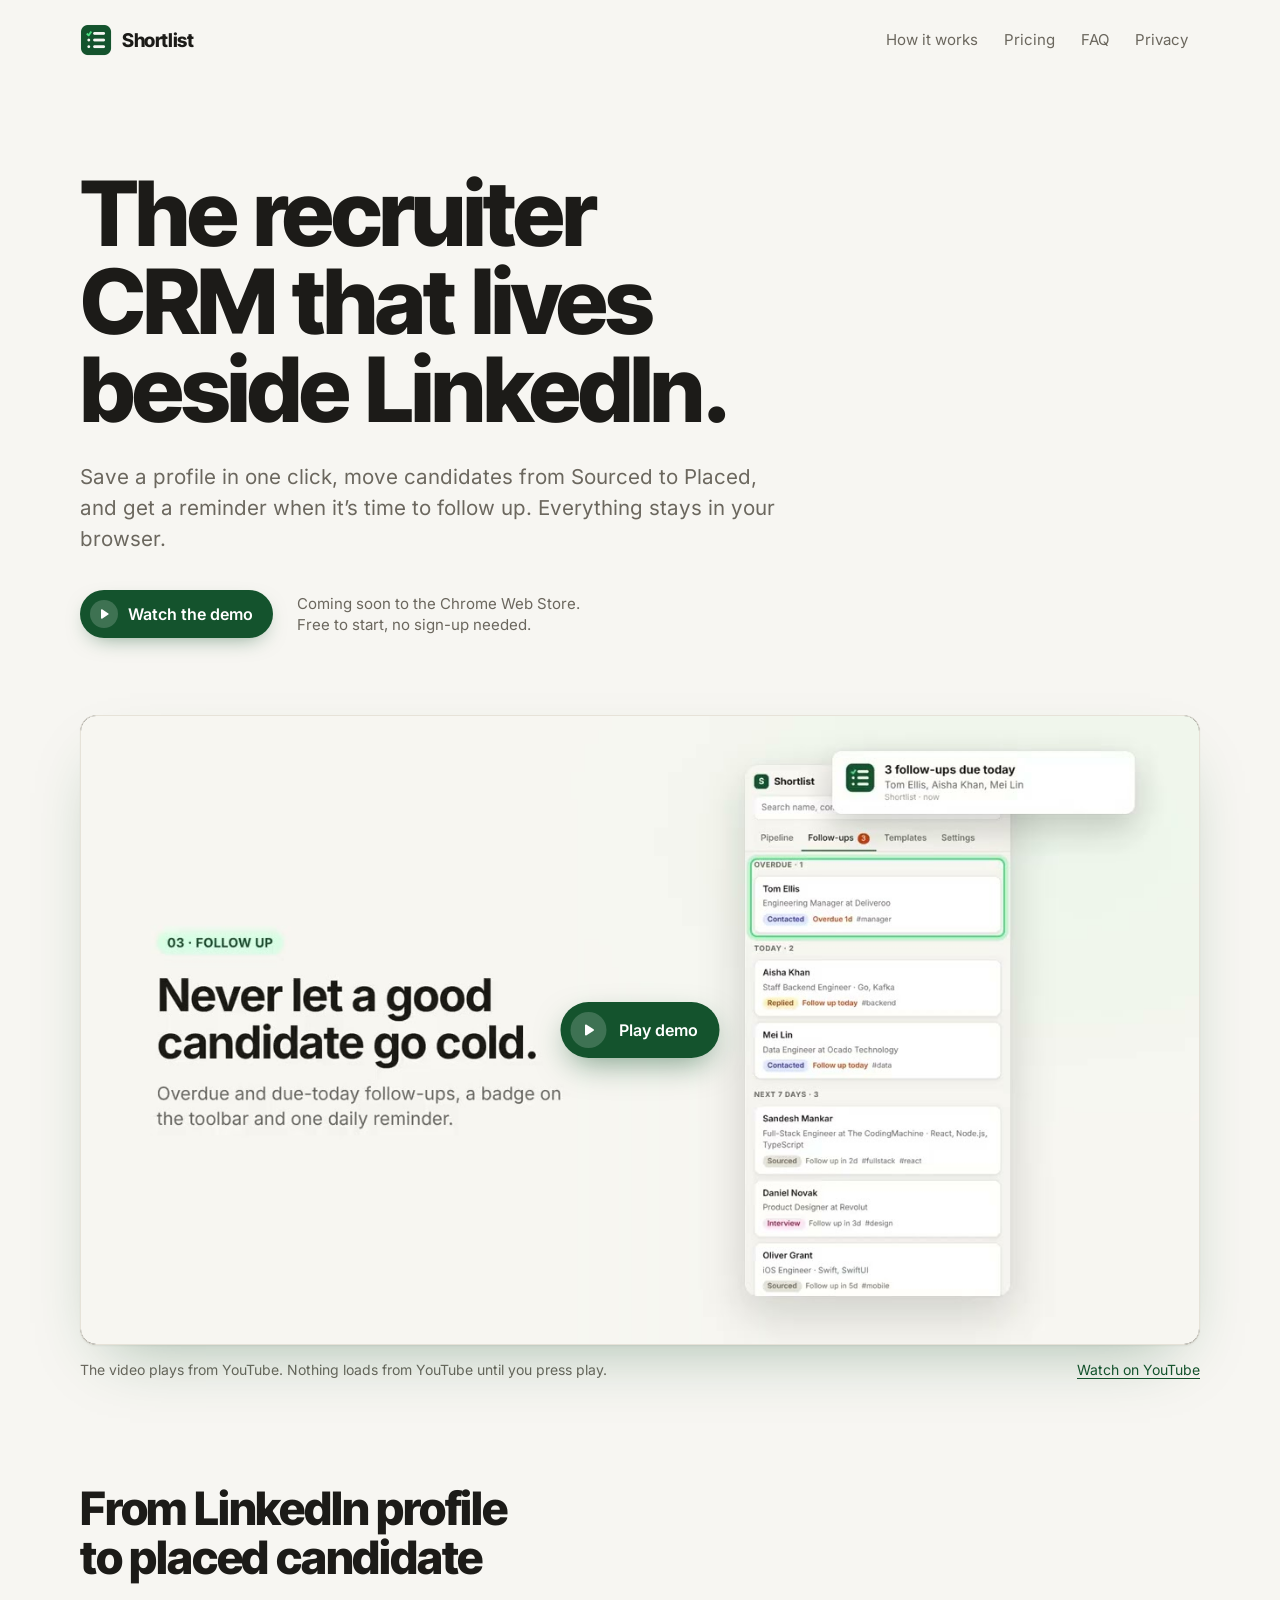
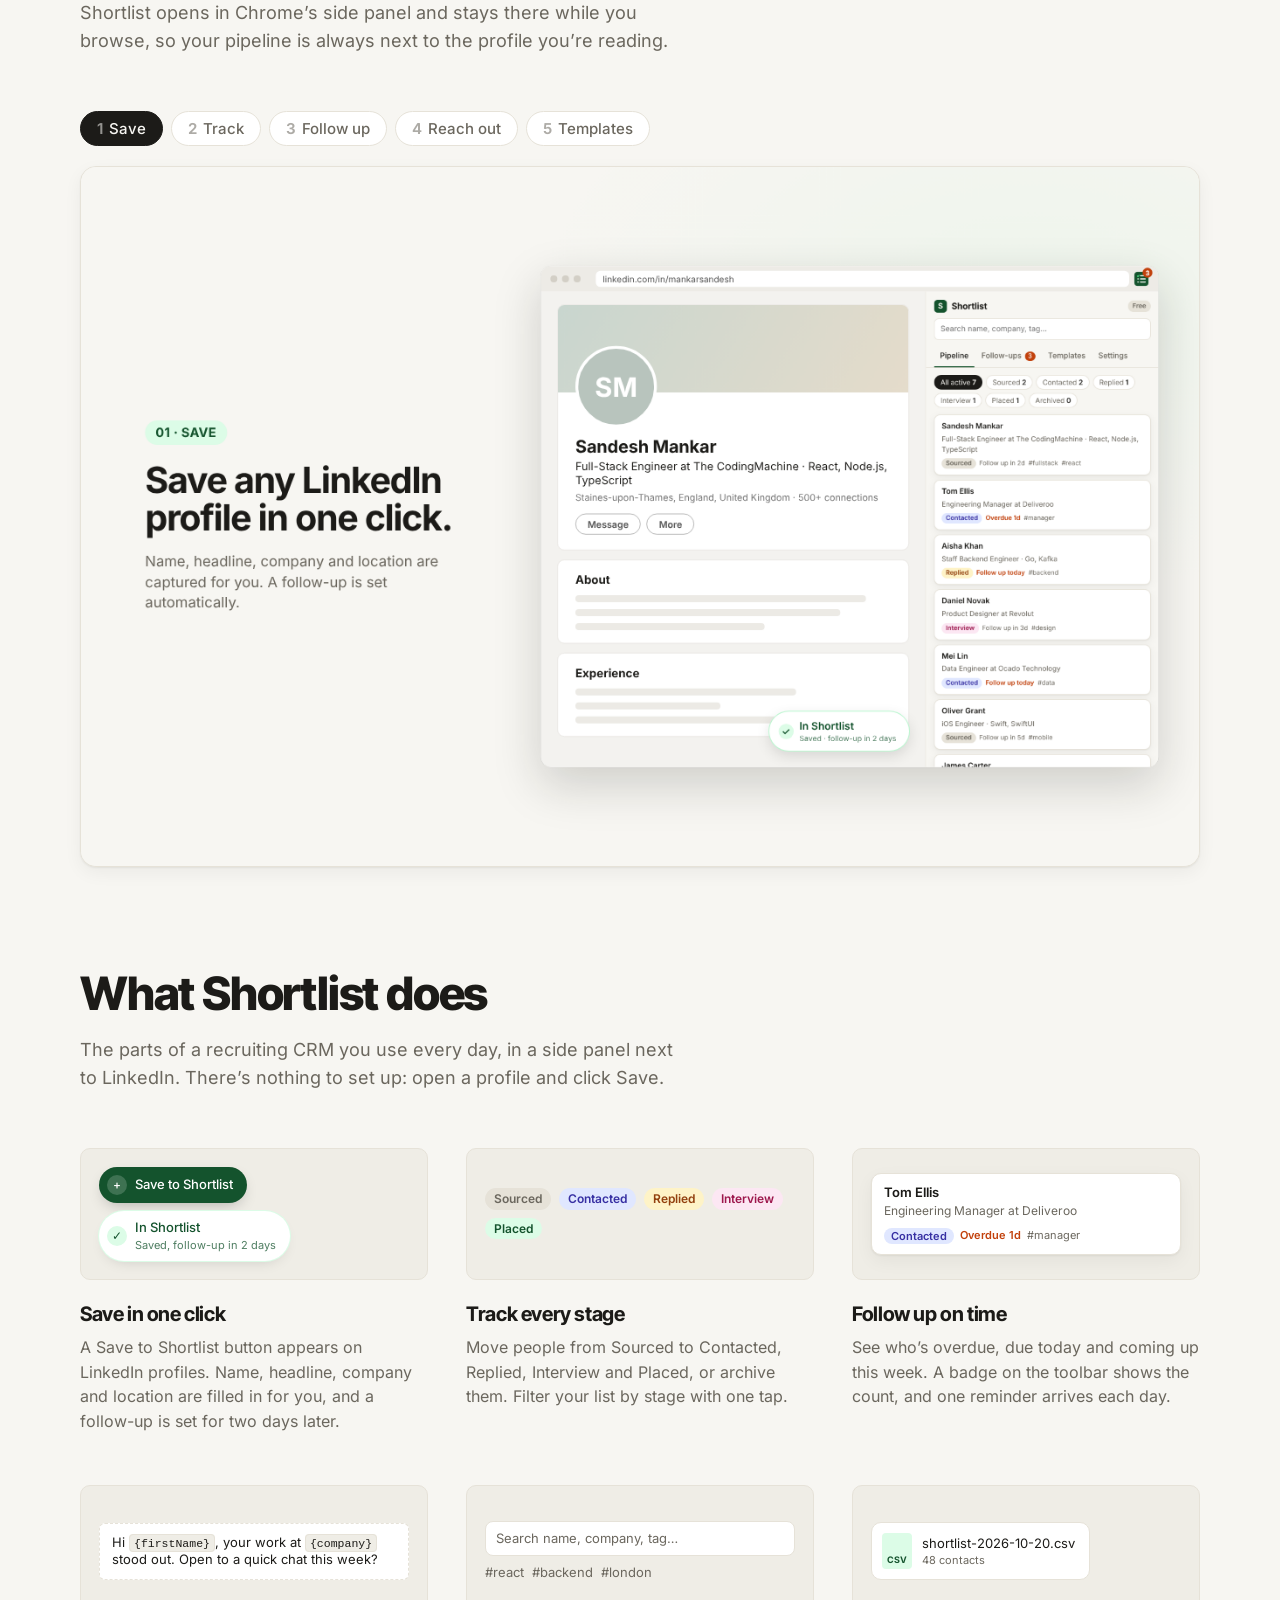
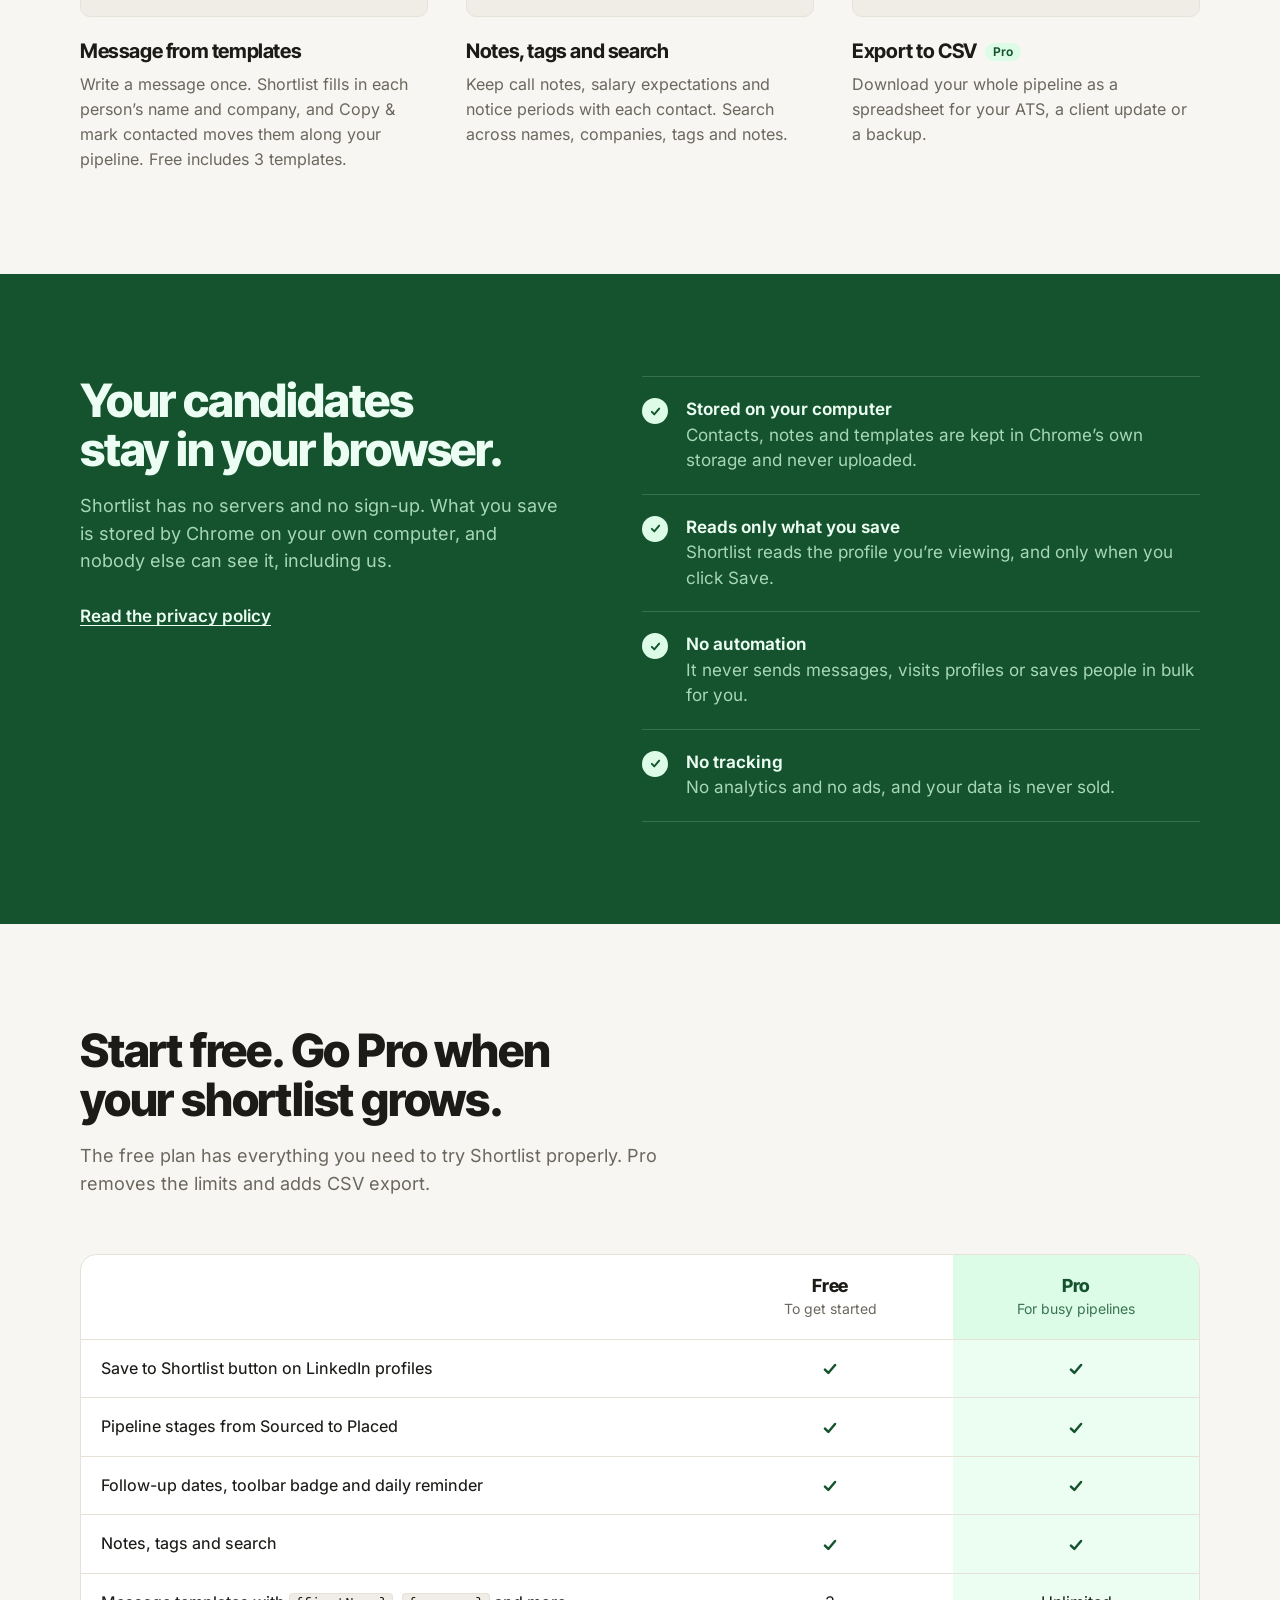
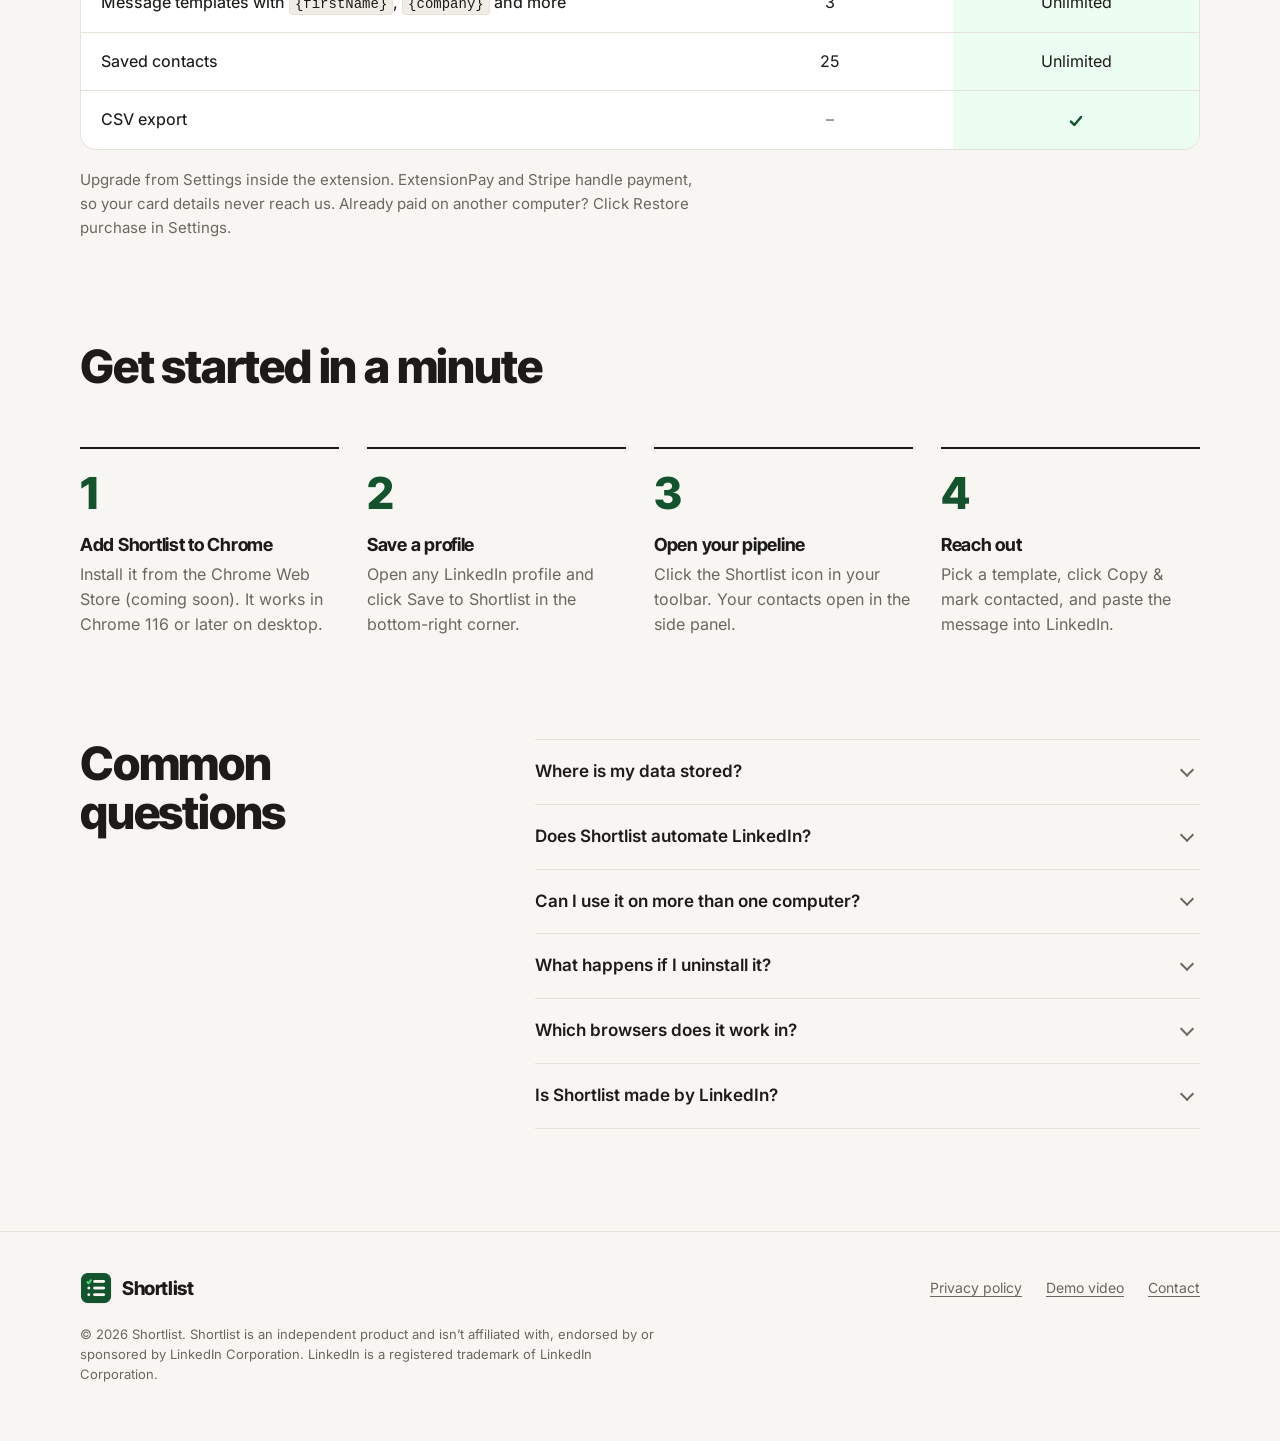
==== docs/index.html @ 57cac1fc "init setup" ====
<!doctype html>
<html lang="en-GB">
<head>
  <meta charset="utf-8">
  <meta name="viewport" content="width=device-width, initial-scale=1">
  <title>Shortlist – Recruiter CRM for LinkedIn</title>
  <meta name="description" content="Save LinkedIn profiles in one click, track candidates through your pipeline, and never miss a follow-up. A Chrome extension for recruiters and freelancers. Your data stays in your browser.">
  <link rel="canonical" href="https://mankarsandesh.github.io/shortlist/">
  <link rel="icon" type="image/png" sizes="32x32" href="assets/favicon-32.png">
  <link rel="apple-touch-icon" href="assets/icon-128.png">
  <meta name="theme-color" content="#F7F6F2" media="(prefers-color-scheme: light)">
  <meta name="theme-color" content="#151513" media="(prefers-color-scheme: dark)">

  <meta property="og:type" content="website">
  <meta property="og:site_name" content="Shortlist">
  <meta property="og:title" content="Shortlist – Recruiter CRM for LinkedIn">
  <meta property="og:description" content="Save LinkedIn profiles in one click, track candidates through your pipeline, and never miss a follow-up.">
  <meta property="og:url" content="https://mankarsandesh.github.io/shortlist/">
  <meta property="og:image" content="https://mankarsandesh.github.io/shortlist/assets/social-card.png">
  <meta property="og:image:width" content="1400">
  <meta property="og:image:height" content="560">
  <meta name="twitter:card" content="summary_large_image">

  <link rel="preload" href="assets/fonts/inter-tight.woff2" as="font" type="font/woff2" crossorigin>
  <link rel="preload" href="assets/fonts/inter.woff2" as="font" type="font/woff2" crossorigin>
  <link rel="stylesheet" href="styles.css">
</head>
<body>
  <a class="skip-link" href="#main">Skip to content</a>

  <header class="site-header">
    <div class="wrap">
      <a class="brand" href="./" aria-label="Shortlist home">
        <img src="assets/icon-128.png" alt="" width="32" height="32">Shortlist
      </a>
      <nav class="site-nav" aria-label="Main">
        <a class="nav-wide" href="#tour">How it works</a>
        <a class="nav-wide" href="#pricing">Pricing</a>
        <a href="#faq">FAQ</a>
        <a href="privacy">Privacy</a>
      </nav>
    </div>
  </header>

  <main id="main">
    <section class="hero">
      <div class="wrap">
        <h1>The recruiter CRM that lives beside LinkedIn.</h1>
        <p class="lead">Save a profile in one click, move candidates from Sourced to Placed, and get a reminder when it’s time to follow up. Everything stays in your browser.</p>
        <div class="hero-actions">
          <a class="btn btn-primary" href="#demo" data-play-demo>
            <span class="btn-dot" aria-hidden="true"><svg viewBox="0 0 12 12" fill="currentColor"><path d="M3 1.9v8.2c0 .55.6.88 1.05.58l6.3-4.1a.7.7 0 0 0 0-1.16l-6.3-4.1C3.6 1.02 3 1.35 3 1.9Z"/></svg></span>
            Watch the demo
          </a>
          <!-- When the Chrome Web Store listing is live, replace this note with:
               <a class="btn btn-primary" href="YOUR_CHROME_WEB_STORE_URL">Add to Chrome</a> -->
          <p class="store-note">Coming soon to the Chrome Web Store. Free to start, no sign-up needed.</p>
        </div>

        <div class="demo" id="demo">
          <div class="player" data-video="hkJwDPavl0E">
            <a class="player-start" href="https://www.youtube.com/watch?v=hkJwDPavl0E" aria-label="Play the Shortlist demo video">
              <img src="assets/video-poster.jpg" alt="" width="1280" height="720" fetchpriority="high">
              <span class="play-pill">
                <span class="btn-dot" aria-hidden="true"><svg viewBox="0 0 12 12" fill="currentColor"><path d="M3 1.9v8.2c0 .55.6.88 1.05.58l6.3-4.1a.7.7 0 0 0 0-1.16l-6.3-4.1C3.6 1.02 3 1.35 3 1.9Z"/></svg></span>
                Play demo
              </span>
            </a>
          </div>
          <p class="demo-note">
            <span>The video plays from YouTube. Nothing loads from YouTube until you press play.</span>
            <a href="https://www.youtube.com/watch?v=hkJwDPavl0E">Watch on YouTube</a>
          </p>
        </div>
      </div>
    </section>

    <section class="section" id="tour" aria-labelledby="tour-title">
      <div class="wrap">
        <div class="section-head">
          <h2 id="tour-title">From LinkedIn profile to placed candidate</h2>
          <p>Shortlist opens in Chrome’s side panel and stays there while you browse, so your pipeline is always next to the profile you’re reading.</p>
        </div>

        <div class="tour-tabs" role="tablist" aria-label="Product tour" hidden>
          <button class="chip" type="button" role="tab" id="tab-save" aria-controls="panel-save"><span class="step">1</span>Save</button>
          <button class="chip" type="button" role="tab" id="tab-track" aria-controls="panel-track"><span class="step">2</span>Track</button>
          <button class="chip" type="button" role="tab" id="tab-follow" aria-controls="panel-follow"><span class="step">3</span>Follow up</button>
          <button class="chip" type="button" role="tab" id="tab-reach" aria-controls="panel-reach"><span class="step">4</span>Reach out</button>
          <button class="chip" type="button" role="tab" id="tab-templates" aria-controls="panel-templates"><span class="step">5</span>Templates</button>
        </div>

        <div class="tour-panel" id="panel-save">
          <figure class="shot">
            <img src="assets/screenshots/1-save.png" width="1280" height="800" loading="lazy"
                 alt="Save any LinkedIn profile in one click. A LinkedIn profile with the Shortlist side panel open: the profile is saved and a follow-up is set for two days later.">
          </figure>
        </div>
        <div class="tour-panel" id="panel-track">
          <figure class="shot">
            <img src="assets/screenshots/2-track.png" width="1280" height="800" loading="lazy"
                 alt="See every candidate at a glance. The Shortlist pipeline with stage filters from Sourced to Placed, and each candidate's tags and follow-up date.">
          </figure>
        </div>
        <div class="tour-panel" id="panel-follow">
          <figure class="shot">
            <img src="assets/screenshots/3-follow-up.png" width="1280" height="800" loading="lazy"
                 alt="Never let a good candidate go cold. The Follow-ups tab groups candidates into Overdue, Today and Next 7 days, with a desktop reminder that three follow-ups are due today.">
          </figure>
        </div>
        <div class="tour-panel" id="panel-reach">
          <figure class="shot">
            <img src="assets/screenshots/4-reach-out.png" width="1280" height="800" loading="lazy"
                 alt="Personal messages in seconds. A contact's outreach message filled in from a template, with the Copy and mark contacted button.">
          </figure>
        </div>
        <div class="tour-panel" id="panel-templates">
          <figure class="shot">
            <img src="assets/screenshots/5-templates.png" width="1280" height="800" loading="lazy"
                 alt="Write once, personalise automatically. The Templates tab with three message templates using firstName, company and myName variables.">
          </figure>
        </div>
      </div>
    </section>

    <section class="section" id="features" aria-labelledby="features-title">
      <div class="wrap">
        <div class="section-head">
          <h2 id="features-title">What Shortlist does</h2>
          <p>The parts of a recruiting CRM you use every day, in a side panel next to LinkedIn. There’s nothing to set up: open a profile and click Save.</p>
        </div>

        <ul class="features">
          <li class="feature">
            <div class="specimen" aria-hidden="true">
              <span class="mock-save"><span class="mock-dot">+</span>Save to Shortlist</span>
              <span class="mock-save is-saved"><span class="mock-dot">✓</span><span>In Shortlist<small>Saved, follow-up in 2 days</small></span></span>
            </div>
            <h3>Save in one click</h3>
            <p>A Save to Shortlist button appears on LinkedIn profiles. Name, headline, company and location are filled in for you, and a follow-up is set for two days later.</p>
          </li>
          <li class="feature">
            <div class="specimen" aria-hidden="true">
              <span class="pill">Sourced</span>
              <span class="pill s-contacted">Contacted</span>
              <span class="pill s-replied">Replied</span>
              <span class="pill s-interview">Interview</span>
              <span class="pill s-placed">Placed</span>
            </div>
            <h3>Track every stage</h3>
            <p>Move people from Sourced to Contacted, Replied, Interview and Placed, or archive them. Filter your list by stage with one tap.</p>
          </li>
          <li class="feature">
            <div class="specimen" aria-hidden="true">
              <div class="mock-card">
                <b>Tom Ellis</b>
                <span class="muted">Engineering Manager at Deliveroo</span>
                <span class="meta"><span class="pill s-contacted">Contacted</span><span class="due-over">Overdue 1d</span><span class="tag">#manager</span></span>
              </div>
            </div>
            <h3>Follow up on time</h3>
            <p>See who’s overdue, due today and coming up this week. A badge on the toolbar shows the count, and one reminder arrives each day.</p>
          </li>
          <li class="feature">
            <div class="specimen" aria-hidden="true">
              <div class="mock-text">Hi <code>{firstName}</code>, your work at <code>{company}</code> stood out. Open to a quick chat this week?</div>
            </div>
            <h3>Message from templates</h3>
            <p>Write a message once. Shortlist fills in each person’s name and company, and Copy &amp; mark contacted moves them along your pipeline. Free includes 3 templates.</p>
          </li>
          <li class="feature">
            <div class="specimen" aria-hidden="true">
              <div class="mock-search">Search name, company, tag…</div>
              <span class="tag">#react</span><span class="tag">#backend</span><span class="tag">#london</span>
            </div>
            <h3>Notes, tags and search</h3>
            <p>Keep call notes, salary expectations and notice periods with each contact. Search across names, companies, tags and notes.</p>
          </li>
          <li class="feature">
            <div class="specimen" aria-hidden="true">
              <span class="mock-file"><span class="file-icon">CSV</span><span>shortlist-2026-10-20.csv<small>48 contacts</small></span></span>
            </div>
            <h3>Export to CSV <span class="pro-tag">Pro</span></h3>
            <p>Download your whole pipeline as a spreadsheet for your ATS, a client update or a backup.</p>
          </li>
        </ul>
      </div>
    </section>

    <section class="section band" id="private" aria-labelledby="private-title">
      <div class="wrap">
        <div class="section-head">
          <h2 id="private-title">Your candidates stay in your browser.</h2>
          <p>Shortlist has no servers and no sign-up. What you save is stored by Chrome on your own computer, and nobody else can see it, including us.</p>
          <a class="band-link" href="privacy">Read the privacy policy</a>
        </div>
        <ul class="promises">
          <li>
            <span class="tick" aria-hidden="true"><svg viewBox="0 0 16 16" fill="none" stroke="currentColor" stroke-width="2.4" stroke-linecap="round" stroke-linejoin="round"><path d="M3.5 8.5l3 3 6-7"/></svg></span>
            <span class="promise-text"><b>Stored on your computer</b>Contacts, notes and templates are kept in Chrome’s own storage and never uploaded.</span>
          </li>
          <li>
            <span class="tick" aria-hidden="true"><svg viewBox="0 0 16 16" fill="none" stroke="currentColor" stroke-width="2.4" stroke-linecap="round" stroke-linejoin="round"><path d="M3.5 8.5l3 3 6-7"/></svg></span>
            <span class="promise-text"><b>Reads only what you save</b>Shortlist reads the profile you’re viewing, and only when you click Save.</span>
          </li>
          <li>
            <span class="tick" aria-hidden="true"><svg viewBox="0 0 16 16" fill="none" stroke="currentColor" stroke-width="2.4" stroke-linecap="round" stroke-linejoin="round"><path d="M3.5 8.5l3 3 6-7"/></svg></span>
            <span class="promise-text"><b>No automation</b>It never sends messages, visits profiles or saves people in bulk for you.</span>
          </li>
          <li>
            <span class="tick" aria-hidden="true"><svg viewBox="0 0 16 16" fill="none" stroke="currentColor" stroke-width="2.4" stroke-linecap="round" stroke-linejoin="round"><path d="M3.5 8.5l3 3 6-7"/></svg></span>
            <span class="promise-text"><b>No tracking</b>No analytics and no ads, and your data is never sold.</span>
          </li>
        </ul>
      </div>
    </section>

    <section class="section" id="pricing" aria-labelledby="pricing-title">
      <div class="wrap">
        <div class="section-head">
          <h2 id="pricing-title">Start free. Go Pro when your shortlist grows.</h2>
          <p>The free plan has everything you need to try Shortlist properly. Pro removes the limits and adds CSV export.</p>
        </div>

        <div class="table-frame">
          <table class="plans">
            <caption class="sr-only">Free and Pro plans compared</caption>
            <thead>
              <tr>
                <th scope="col"><span class="sr-only">Feature</span></th>
                <th scope="col" class="plan">Free<small>To get started</small></th>
                <th scope="col" class="plan plan-pro">Pro<small>For busy pipelines</small></th>
              </tr>
            </thead>
            <tbody>
              <tr>
                <th scope="row">Save to Shortlist button on LinkedIn profiles</th>
                <td class="plan"><span class="yes"><svg viewBox="0 0 16 16" fill="none" stroke="currentColor" stroke-width="2.2" stroke-linecap="round" stroke-linejoin="round" aria-hidden="true"><path d="M3.5 8.5l3 3 6-7"/></svg><span class="sr-only">Included</span></span></td>
                <td class="plan plan-pro"><span class="yes"><svg viewBox="0 0 16 16" fill="none" stroke="currentColor" stroke-width="2.2" stroke-linecap="round" stroke-linejoin="round" aria-hidden="true"><path d="M3.5 8.5l3 3 6-7"/></svg><span class="sr-only">Included</span></span></td>
              </tr>
              <tr>
                <th scope="row">Pipeline stages from Sourced to Placed</th>
                <td class="plan"><span class="yes"><svg viewBox="0 0 16 16" fill="none" stroke="currentColor" stroke-width="2.2" stroke-linecap="round" stroke-linejoin="round" aria-hidden="true"><path d="M3.5 8.5l3 3 6-7"/></svg><span class="sr-only">Included</span></span></td>
                <td class="plan plan-pro"><span class="yes"><svg viewBox="0 0 16 16" fill="none" stroke="currentColor" stroke-width="2.2" stroke-linecap="round" stroke-linejoin="round" aria-hidden="true"><path d="M3.5 8.5l3 3 6-7"/></svg><span class="sr-only">Included</span></span></td>
              </tr>
              <tr>
                <th scope="row">Follow-up dates, toolbar badge and daily reminder</th>
                <td class="plan"><span class="yes"><svg viewBox="0 0 16 16" fill="none" stroke="currentColor" stroke-width="2.2" stroke-linecap="round" stroke-linejoin="round" aria-hidden="true"><path d="M3.5 8.5l3 3 6-7"/></svg><span class="sr-only">Included</span></span></td>
                <td class="plan plan-pro"><span class="yes"><svg viewBox="0 0 16 16" fill="none" stroke="currentColor" stroke-width="2.2" stroke-linecap="round" stroke-linejoin="round" aria-hidden="true"><path d="M3.5 8.5l3 3 6-7"/></svg><span class="sr-only">Included</span></span></td>
              </tr>
              <tr>
                <th scope="row">Notes, tags and search</th>
                <td class="plan"><span class="yes"><svg viewBox="0 0 16 16" fill="none" stroke="currentColor" stroke-width="2.2" stroke-linecap="round" stroke-linejoin="round" aria-hidden="true"><path d="M3.5 8.5l3 3 6-7"/></svg><span class="sr-only">Included</span></span></td>
                <td class="plan plan-pro"><span class="yes"><svg viewBox="0 0 16 16" fill="none" stroke="currentColor" stroke-width="2.2" stroke-linecap="round" stroke-linejoin="round" aria-hidden="true"><path d="M3.5 8.5l3 3 6-7"/></svg><span class="sr-only">Included</span></span></td>
              </tr>
              <tr>
                <th scope="row">Message templates with <code>{firstName}</code>, <code>{company}</code> and more</th>
                <td class="plan">3</td>
                <td class="plan plan-pro">Unlimited</td>
              </tr>
              <tr>
                <th scope="row">Saved contacts</th>
                <td class="plan">25</td>
                <td class="plan plan-pro">Unlimited</td>
              </tr>
              <tr>
                <th scope="row">CSV export</th>
                <td class="plan"><span class="no" aria-hidden="true">–</span><span class="sr-only">Not included</span></td>
                <td class="plan plan-pro"><span class="yes"><svg viewBox="0 0 16 16" fill="none" stroke="currentColor" stroke-width="2.2" stroke-linecap="round" stroke-linejoin="round" aria-hidden="true"><path d="M3.5 8.5l3 3 6-7"/></svg><span class="sr-only">Included</span></span></td>
              </tr>
            </tbody>
          </table>
        </div>
        <p class="plans-note">Upgrade from Settings inside the extension. ExtensionPay and Stripe handle payment, so your card details never reach us. Already paid on another computer? Click Restore purchase in Settings.</p>
      </div>
    </section>

    <section class="section" id="start" aria-labelledby="start-title">
      <div class="wrap">
        <div class="section-head">
          <h2 id="start-title">Get started in a minute</h2>
        </div>
        <ol class="steps">
          <li>
            <h3>Add Shortlist to Chrome</h3>
            <p>Install it from the Chrome Web Store (coming soon). It works in Chrome 116 or later on desktop.</p>
          </li>
          <li>
            <h3>Save a profile</h3>
            <p>Open any LinkedIn profile and click Save to Shortlist in the bottom-right corner.</p>
          </li>
          <li>
            <h3>Open your pipeline</h3>
            <p>Click the Shortlist icon in your toolbar. Your contacts open in the side panel.</p>
          </li>
          <li>
            <h3>Reach out</h3>
            <p>Pick a template, click Copy &amp; mark contacted, and paste the message into LinkedIn.</p>
          </li>
        </ol>
      </div>
    </section>

    <section class="section" id="faq" aria-labelledby="faq-title">
      <div class="wrap faq-layout">
        <div class="section-head">
          <h2 id="faq-title">Common questions</h2>
        </div>
        <div class="faq">
          <details>
            <summary>Where is my data stored?</summary>
            <p>In your browser, using Chrome’s storage on your computer. Shortlist has no servers of its own, so your contacts, notes and templates never reach us.</p>
          </details>
          <details>
            <summary>Does Shortlist automate LinkedIn?</summary>
            <p>No. It reads the profile you’re looking at, and only when you click Save. It never sends messages, visits profiles or saves people in bulk. You copy a message and paste it into LinkedIn yourself.</p>
          </details>
          <details>
            <summary>Can I use it on more than one computer?</summary>
            <p>Your contacts are stored in one Chrome profile and don’t sync between computers. On Pro you can export a CSV at any time, and unlock Pro on another computer with Restore purchase in Settings.</p>
          </details>
          <details>
            <summary>What happens if I uninstall it?</summary>
            <p>Chrome deletes everything Shortlist stored. If you’re on Pro, export a CSV first to keep a copy.</p>
          </details>
          <details>
            <summary>Which browsers does it work in?</summary>
            <p>Google Chrome on desktop, version 116 or later. Shortlist uses Chrome’s side panel, which isn’t available on mobile.</p>
          </details>
          <details>
            <summary>Is Shortlist made by LinkedIn?</summary>
            <p>No. Shortlist is an independent tool and isn’t affiliated with or endorsed by LinkedIn.</p>
          </details>
        </div>
      </div>
    </section>
  </main>

  <footer class="site-footer">
    <div class="wrap">
      <div class="footer-top">
        <a class="brand" href="./" aria-label="Shortlist home">
          <img src="assets/icon-128.png" alt="" width="32" height="32">Shortlist
        </a>
        <ul class="footer-links">
          <li><a href="privacy">Privacy policy</a></li>
          <li><a href="https://www.youtube.com/watch?v=hkJwDPavl0E">Demo video</a></li>
          <li><a href="privacy#contact">Contact</a></li>
        </ul>
      </div>
      <p class="disclaimer">© 2026 Shortlist. Shortlist is an independent product and isn’t affiliated with, endorsed by or sponsored by LinkedIn Corporation. LinkedIn is a registered trademark of LinkedIn Corporation.</p>
    </div>
  </footer>

  <script src="site.js"></script>
</body>
</html>
---- docs/styles.css ----
/* Shortlist website. Colours match the extension's side panel (sidepanel.css). */

@font-face {
  font-family: "Inter";
  src: url("assets/fonts/inter.woff2") format("woff2");
  font-weight: 100 900;
  font-display: swap;
}
@font-face {
  font-family: "Inter Tight";
  src: url("assets/fonts/inter-tight.woff2") format("woff2");
  font-weight: 100 900;
  font-display: swap;
}

:root {
  --paper: #F7F6F2;
  --surface: #FFFFFF;
  --tray: #EFEDE6;
  --ink: #1C1B18;
  --muted: #6B675E;
  --line: #E6E2D8;
  --hover: rgba(28, 27, 24, .06);

  --brand: #14532D;
  --brand-hover: #166534;
  --on-brand: #FFFFFF;
  --brand-text: #14532D;
  --soft: #DCFCE7;
  --soft-ink: #14532D;
  --ember: #C2410C;

  --band: #14532D;
  --band-ink: #ECFDF3;
  --band-muted: #A7D7B8;
  --band-line: rgba(236, 253, 243, .16);

  --pill-neutral-bg: #E6E2D8;  --pill-neutral: #6B675E;
  --pill-contacted-bg: #E0E7FF; --pill-contacted: #3730A3;
  --pill-replied-bg: #FEF3C7;  --pill-replied: #92400E;
  --pill-interview-bg: #FCE7F3; --pill-interview: #9D174D;

  --shadow-soft: 0 1px 2px rgba(28, 27, 24, .06), 0 6px 18px rgba(28, 27, 24, .05);
  --shadow-lift: 0 1px 2px rgba(28, 27, 24, .06), 0 28px 64px -28px rgba(20, 83, 45, .38);

  --page: 1120px;
  --gutter: 16px;
  --section-y: clamp(64px, 8vw, 104px);
  --radius-s: 6px;
  --radius-m: 10px;
  --radius-l: 16px;

  --fs-small: .875rem;
  --fs-body: 1.0625rem;
  --fs-lead: clamp(1.125rem, 1.6vw, 1.3125rem);
  --fs-h2: clamp(2rem, 3.8vw, 2.875rem);
  --fs-h1: clamp(2.75rem, 7.2vw, 5.625rem);

  color-scheme: light;
}

@media (min-width: 720px) {
  :root { --gutter: 32px; }
}

@media (prefers-color-scheme: dark) {
  :root {
    --paper: #151513;
    --surface: #1F1E1B;
    --tray: #1A1917;
    --ink: #EDEBE4;
    --muted: #A29E93;
    --line: #34322D;
    --hover: rgba(237, 235, 228, .08);

    --brand: #4ADE80;
    --brand-hover: #86EFAC;
    --on-brand: #0B2615;
    --brand-text: #4ADE80;
    --soft: #163222;
    --soft-ink: #BBF7D0;
    --ember: #FB923C;

    --band: #10281A;
    --band-ink: #E7F8EC;
    --band-muted: #93C5A4;
    --band-line: rgba(231, 248, 236, .12);

    --pill-neutral-bg: #34322D;  --pill-neutral: #A29E93;
    --pill-contacted-bg: #24264A; --pill-contacted: #A5B4FC;
    --pill-replied-bg: #3A2E12;  --pill-replied: #FCD34D;
    --pill-interview-bg: #3B1730; --pill-interview: #F9A8D4;

    --shadow-soft: none;
    --shadow-lift: 0 28px 64px -28px rgba(0, 0, 0, .7);

    color-scheme: dark;
  }
}

/* ---- Base ---------------------------------------------------------------- */
*, *::before, *::after { box-sizing: border-box; }
html { -webkit-text-size-adjust: 100%; scroll-behavior: smooth; }
body {
  margin: 0;
  background: var(--paper);
  color: var(--ink);
  font: 400 var(--fs-body)/1.6 "Inter", system-ui, -apple-system, "Segoe UI", Roboto, sans-serif;
  -webkit-font-smoothing: antialiased;
  text-rendering: optimizeLegibility;
}
img { display: block; max-width: 100%; height: auto; }
a { color: var(--brand-text); text-decoration-thickness: 1px; text-underline-offset: .2em; }
a:hover { text-decoration-thickness: 2px; }
:focus-visible { outline: 2px solid var(--brand-text); outline-offset: 3px; border-radius: 4px; }
code {
  font: .875em/1 ui-monospace, SFMono-Regular, Menlo, Consolas, monospace;
  background: var(--tray);
  border: 1px solid var(--line);
  border-radius: 4px;
  padding: .15em .35em;
}
.sr-only {
  position: absolute; width: 1px; height: 1px; padding: 0; margin: -1px;
  overflow: hidden; clip: rect(0, 0, 0, 0); white-space: nowrap; border: 0;
}
.skip-link { position: absolute; left: 16px; top: -48px; z-index: 10; padding: 10px 14px;
  background: var(--ink); color: var(--paper); border-radius: var(--radius-s); }
.skip-link:focus { top: 12px; }

.wrap { width: min(100% - 2 * var(--gutter), var(--page)); margin-inline: auto; }

@media (prefers-reduced-motion: reduce) {
  html { scroll-behavior: auto; }
  *, *::before, *::after { animation: none !important; transition: none !important; }
}

/* ---- Header & footer ----------------------------------------------------- */
.site-header { padding-block: 20px; }
.site-header .wrap { display: flex; align-items: center; justify-content: space-between; gap: 16px; }
.brand {
  display: inline-flex; align-items: center; gap: 10px;
  color: var(--ink); text-decoration: none;
  font: 750 1.1875rem/1 "Inter Tight", sans-serif; letter-spacing: -.02em;
}
.brand img { width: 32px; height: 32px; border-radius: 8px; }
.site-nav { display: flex; align-items: center; gap: 2px; }
.site-nav a {
  padding: 8px 12px; border-radius: 999px;
  color: var(--muted); text-decoration: none; font-size: .9375rem;
}
.site-nav a:hover { color: var(--ink); background: var(--hover); }
.site-nav a[aria-current="page"] { color: var(--ink); font-weight: 600; }
@media (max-width: 640px) {
  .site-nav .nav-wide { display: none; }
}

.site-footer { border-top: 1px solid var(--line); padding-block: 40px 56px; color: var(--muted); font-size: var(--fs-small); }
.site-footer .wrap { display: grid; gap: 20px; }
.footer-top { display: flex; flex-wrap: wrap; align-items: center; justify-content: space-between; gap: 16px 32px; }
.footer-links { display: flex; flex-wrap: wrap; gap: 8px 24px; margin: 0; padding: 0; list-style: none; }
.footer-links a { color: var(--muted); }
.footer-links a:hover { color: var(--ink); }
.disclaimer { margin: 0; max-width: 72ch; font-size: .8125rem; line-height: 1.55; }

/* ---- Buttons ------------------------------------------------------------- */
/* The primary button borrows the shape of the extension's "Save to Shortlist" pill. */
.btn {
  display: inline-flex; align-items: center; gap: 10px;
  padding: 10px 20px 10px 10px; border: 0; border-radius: 999px;
  font: 600 1rem/1.2 "Inter", sans-serif; text-decoration: none; cursor: pointer;
  transition: background-color .15s ease, transform .15s ease;
}
.btn-primary { background: var(--brand); color: var(--on-brand); box-shadow: 0 8px 22px -10px rgba(20, 83, 45, .6); }
.btn-primary:hover { background: var(--brand-hover); transform: translateY(-1px); }
.btn-dot {
  width: 28px; height: 28px; border-radius: 50%;
  display: grid; place-items: center;
  background: color-mix(in srgb, var(--on-brand) 18%, transparent);
}
.btn-dot svg { width: 12px; height: 12px; }

/* ---- Hero ---------------------------------------------------------------- */
.hero { padding-top: clamp(32px, 7vw, 96px); }
.hero h1 {
  margin: 0; max-width: 13ch;
  font: 800 var(--fs-h1)/.98 "Inter Tight", sans-serif;
  letter-spacing: -.034em;
  word-spacing: .04em;
  text-wrap: balance;
}
.hero .lead { margin: 28px 0 0; max-width: 54ch; color: var(--muted); font-size: var(--fs-lead); line-height: 1.5; }
.hero-actions { display: flex; flex-wrap: wrap; align-items: center; gap: 14px 24px; margin-top: 36px; }
.store-note { margin: 0; color: var(--muted); font-size: .9375rem; max-width: 34ch; line-height: 1.45; }

/* ---- Demo video ---------------------------------------------------------- */
.demo { margin-top: clamp(40px, 6vw, 80px); scroll-margin-top: 24px; }
.player {
  position: relative; aspect-ratio: 16 / 9; overflow: hidden;
  border: 1px solid var(--line); border-radius: var(--radius-l);
  background: #1C1B18; box-shadow: var(--shadow-lift);
}
.player-start {
  position: absolute; inset: 0; display: block; width: 100%; height: 100%;
  padding: 0; border: 0; background: none; cursor: pointer;
}
.player-start img { width: 100%; height: 100%; object-fit: cover; }
.player-start:focus-visible { outline-offset: -6px; border-radius: var(--radius-l); }
.play-pill {
  position: absolute; left: 50%; top: 50%; transform: translate(-50%, -50%);
  display: inline-flex; align-items: center; gap: 12px;
  padding: 10px 22px 10px 10px; border-radius: 999px;
  background: #14532D; color: #FFFFFF;
  font: 600 1rem/1 "Inter", sans-serif; white-space: nowrap;
  box-shadow: 0 12px 32px -8px rgba(20, 83, 45, .55);
  transition: background-color .15s ease, transform .15s ease;
}
.play-pill .btn-dot { width: 36px; height: 36px; background: rgba(255, 255, 255, .18); }
.play-pill .btn-dot svg { width: 14px; height: 14px; }
.player-start:hover .play-pill { background: #166534; transform: translate(-50%, -50%) scale(1.03); }
.player iframe { position: absolute; inset: 0; width: 100%; height: 100%; border: 0; }
.demo-note {
  display: flex; flex-wrap: wrap; justify-content: space-between; gap: 6px 24px;
  margin: 14px 0 0; color: var(--muted); font-size: var(--fs-small);
}
@media (max-width: 520px) {
  .play-pill { padding: 8px 16px 8px 8px; font-size: .9375rem; }
  .play-pill .btn-dot { width: 30px; height: 30px; }
}

/* ---- Sections ------------------------------------------------------------ */
.section { padding-block: var(--section-y); scroll-margin-top: 8px; }
.section:not(.band) + .section:not(.band) { padding-top: 0; }
.section-head { max-width: 42rem; margin-bottom: clamp(32px, 4.5vw, 56px); }
.section-head h2 {
  margin: 0;
  font: 800 var(--fs-h2)/1.06 "Inter Tight", sans-serif;
  letter-spacing: -.026em;
  text-wrap: balance;
}
.section-head p { margin: 18px 0 0; max-width: 54ch; color: var(--muted); font-size: 1.125rem; line-height: 1.55; }

/* ---- Screenshot tour ----------------------------------------------------- */
.tour-tabs { display: flex; flex-wrap: wrap; gap: 8px; margin-bottom: 20px; }
.chip {
  appearance: none; cursor: pointer;
  padding: 9px 16px; border: 1px solid var(--line); border-radius: 999px;
  background: var(--surface); color: var(--muted);
  font: 500 .9375rem/1 "Inter", sans-serif;
  transition: background-color .15s ease, color .15s ease, border-color .15s ease;
}
.chip:hover { color: var(--ink); border-color: var(--muted); }
.chip[aria-selected="true"] { background: var(--ink); border-color: var(--ink); color: var(--paper); }
.chip .step { font-weight: 650; margin-right: 6px; opacity: .55; }
.tour-panel + .tour-panel { margin-top: 24px; }
.has-js .tour-panel + .tour-panel { margin-top: 0; }
.tour-panel:not([hidden]) { animation: panel-in .28s ease-out; }
@keyframes panel-in { from { opacity: 0; } to { opacity: 1; } }
.shot {
  margin: 0; overflow: hidden;
  border: 1px solid var(--line); border-radius: var(--radius-l);
  background: #F7F6F2; box-shadow: var(--shadow-soft);
}
.shot img { width: 100%; aspect-ratio: 1280 / 800; }

/* ---- Features: each one shown with a piece of the real UI ---------------- */
.features {
  display: grid; grid-template-columns: repeat(3, minmax(0, 1fr));
  gap: clamp(36px, 4vw, 56px) clamp(24px, 3vw, 40px);
  margin: 0; padding: 0; list-style: none;
}
@media (max-width: 920px) { .features { grid-template-columns: repeat(2, minmax(0, 1fr)); } }
@media (max-width: 600px) { .features { grid-template-columns: minmax(0, 1fr); } }
.feature h3 {
  display: flex; align-items: center; gap: 8px;
  margin: 22px 0 8px;
  font: 700 1.25rem/1.25 "Inter Tight", sans-serif; letter-spacing: -.02em;
}
.feature p { margin: 0; color: var(--muted); font-size: 1rem; line-height: 1.55; }
.pro-tag {
  padding: 3px 8px; border-radius: 999px;
  background: var(--soft); color: var(--soft-ink);
  font: 650 .75rem/1 "Inter", sans-serif; letter-spacing: 0;
}

.specimen {
  display: flex; flex-wrap: wrap; align-items: center; align-content: center; gap: 8px;
  min-height: 132px; padding: 18px;
  border: 1px solid var(--line); border-radius: var(--radius-m);
  background: var(--tray);
  font-size: 13px; line-height: 1.35;
}
.mock-save {
  display: inline-flex; align-items: center; gap: 8px;
  padding: 8px 14px 8px 8px; border-radius: 999px;
  background: #14532D; color: #FFFFFF; font-weight: 500;
  box-shadow: 0 6px 16px -6px rgba(0, 0, 0, .3);
}
.mock-save .mock-dot {
  width: 20px; height: 20px; border-radius: 50%;
  display: grid; place-items: center;
  background: rgba(255, 255, 255, .18); font-size: 12px;
}
.mock-save.is-saved { background: var(--surface); color: var(--brand-text); box-shadow: 0 0 0 1px var(--soft), 0 6px 16px -8px rgba(0, 0, 0, .2); }
.mock-save.is-saved .mock-dot { background: var(--soft); }
.mock-save small { display: block; font-size: 11px; font-weight: 400; opacity: .75; margin-top: 1px; }

.pill {
  display: inline-block; padding: 3px 9px; border-radius: 999px;
  background: var(--pill-neutral-bg); color: var(--pill-neutral);
  font-size: 12px; font-weight: 600; line-height: 1.3;
}
.pill.s-contacted { background: var(--pill-contacted-bg); color: var(--pill-contacted); }
.pill.s-replied { background: var(--pill-replied-bg); color: var(--pill-replied); }
.pill.s-interview { background: var(--pill-interview-bg); color: var(--pill-interview); }
.pill.s-placed { background: var(--soft); color: var(--soft-ink); }
.stage-arrow { color: var(--muted); font-size: 12px; }

.mock-card {
  width: 100%; padding: 10px 12px;
  border: 1px solid var(--line); border-radius: var(--radius-m);
  background: var(--surface); box-shadow: var(--shadow-soft);
}
.mock-card b { display: block; font-weight: 620; }
.mock-card .muted { display: block; color: var(--muted); font-size: 12px; margin-top: 2px; }
.mock-card .meta { display: flex; flex-wrap: wrap; align-items: center; gap: 6px; margin-top: 8px; font-size: 11px; }
.mock-card .pill { font-size: 11px; padding: 1px 7px; }
.due-over { color: var(--ember); font-weight: 600; }
.tag { color: var(--muted); }

.mock-text { width: 100%; padding: 10px 12px; border: 1px dashed var(--line); border-radius: var(--radius-s);
  background: var(--surface); color: var(--ink); }
.mock-text code { font-size: 11.5px; }
.mock-search {
  width: 100%; padding: 8px 10px;
  border: 1px solid var(--line); border-radius: 8px;
  background: var(--surface); color: var(--muted);
}
.mock-file {
  display: inline-flex; align-items: center; gap: 10px;
  padding: 10px 14px 10px 10px;
  border: 1px solid var(--line); border-radius: var(--radius-m);
  background: var(--surface);
}
.mock-file .file-icon {
  width: 30px; height: 36px; border-radius: 4px;
  display: grid; place-items: end center; padding-bottom: 5px;
  background: var(--soft); color: var(--soft-ink);
  font: 700 9px/1 "Inter", sans-serif;
}
.mock-file small { display: block; color: var(--muted); font-size: 11px; }

/* ---- Privacy band -------------------------------------------------------- */
.band { background: var(--band); color: var(--band-ink); }
.band .wrap { display: grid; grid-template-columns: minmax(0, 1fr) minmax(0, 1.15fr); gap: clamp(32px, 6vw, 96px); align-items: start; }
@media (max-width: 860px) { .band .wrap { grid-template-columns: minmax(0, 1fr); } }
.band .section-head { margin-bottom: 0; }
.band .section-head p { color: var(--band-muted); }
.band a { color: var(--band-ink); font-weight: 600; }
.band-link { display: inline-block; margin-top: 28px; }
.promises { margin: 0; padding: 0; list-style: none; }
.promises li {
  display: grid; grid-template-columns: 28px minmax(0, 1fr); gap: 16px;
  padding: 20px 0; border-top: 1px solid var(--band-line);
  font-size: 1.0625rem; line-height: 1.5;
}
.promises li:last-child { border-bottom: 1px solid var(--band-line); }
.promises b { display: block; font-weight: 650; color: var(--band-ink); }
.promise-text { color: var(--band-muted); }
.tick {
  width: 26px; height: 26px; margin-top: 1px; border-radius: 50%;
  display: grid; place-items: center;
  background: #DCFCE7; color: #14532D;
}
.tick svg { width: 13px; height: 13px; }

/* ---- Plans table --------------------------------------------------------- */
.table-frame { overflow-x: auto; border: 1px solid var(--line); border-radius: var(--radius-l); background: var(--surface); }
.plans { width: 100%; min-width: 480px; border-collapse: collapse; font-size: 1rem; }
.plans th, .plans td { padding: 16px 20px; border-top: 1px solid var(--line); text-align: left; vertical-align: middle; }
.plans thead th { border-top: 0; padding-block: 20px; font: 750 1.125rem/1.2 "Inter Tight", sans-serif; letter-spacing: -.015em; }
.plans thead th small { display: block; margin-top: 4px; color: var(--muted); font: 400 .875rem/1.3 "Inter", sans-serif; letter-spacing: 0; }
.plans tbody th { font-weight: 450; }
.plans .plan { width: 22%; text-align: center; }
.plans .plan-pro { background: color-mix(in srgb, var(--soft) 55%, transparent); }
.plans thead .plan-pro { background: var(--soft); color: var(--soft-ink); }
.plans thead .plan-pro small { color: var(--soft-ink); opacity: .8; }
.yes { color: var(--brand-text); }
.yes svg { width: 18px; height: 18px; display: inline-block; vertical-align: middle; }
.no { color: var(--muted); }
.plans-note { margin: 18px 0 0; max-width: 70ch; color: var(--muted); font-size: .9375rem; }
@media (max-width: 600px) {
  .plans { min-width: 0; font-size: .9375rem; }
  .plans th, .plans td { padding: 12px 10px; }
  .plans tbody th { padding-left: 14px; }
  .plans .plan { width: 25%; }
  .plans thead th small { display: none; }
}

/* ---- Getting started ----------------------------------------------------- */
.steps {
  display: grid; grid-template-columns: repeat(4, minmax(0, 1fr)); gap: 28px;
  margin: 0; padding: 0; list-style: none; counter-reset: step;
}
@media (max-width: 920px) { .steps { grid-template-columns: repeat(2, minmax(0, 1fr)); } }
@media (max-width: 560px) { .steps { grid-template-columns: minmax(0, 1fr); } }
.steps li { counter-increment: step; padding-top: 22px; border-top: 2px solid var(--ink); }
.steps li::before {
  content: counter(step);
  display: block; margin-bottom: 18px;
  font: 800 2.75rem/1 "Inter Tight", sans-serif; letter-spacing: -.04em;
  color: var(--brand-text);
}
.steps h3 { margin: 0 0 6px; font: 700 1.125rem/1.3 "Inter Tight", sans-serif; letter-spacing: -.015em; }
.steps p { margin: 0; color: var(--muted); font-size: 1rem; line-height: 1.55; }

/* ---- FAQ ----------------------------------------------------------------- */
.faq-layout { display: grid; grid-template-columns: minmax(0, 1fr) minmax(0, 1.7fr); gap: clamp(24px, 5vw, 80px); align-items: start; }
@media (max-width: 860px) { .faq-layout { grid-template-columns: minmax(0, 1fr); } }
.faq details { border-top: 1px solid var(--line); }
.faq details:last-child { border-bottom: 1px solid var(--line); }
.faq summary {
  position: relative; cursor: pointer; list-style: none;
  padding: 20px 44px 20px 0;
  font-weight: 600; font-size: 1.0625rem; line-height: 1.4;
}
.faq summary::-webkit-details-marker { display: none; }
.faq summary::after {
  content: ""; position: absolute; right: 8px; top: 50%;
  width: 10px; height: 10px; margin-top: -7px;
  border-right: 2px solid var(--muted); border-bottom: 2px solid var(--muted);
  transform: rotate(45deg); transition: transform .2s ease;
}
.faq details[open] summary::after { transform: rotate(-135deg); margin-top: -2px; }
.faq summary:hover::after { border-color: var(--ink); }
.faq details p { margin: 0 0 22px; max-width: 62ch; color: var(--muted); }

/* ---- Privacy policy page ------------------------------------------------- */
.policy { padding-block: clamp(32px, 6vw, 72px) var(--section-y); }
.policy-layout {
  display: grid; grid-template-columns: 220px minmax(0, 1fr);
  grid-template-areas: "toc head" "toc body";
  column-gap: clamp(32px, 6vw, 88px); align-items: start;
}
.policy-head { grid-area: head; }
.policy-body { grid-area: body; }
.toc { grid-area: toc; position: sticky; top: 24px; margin-top: 8px; font-size: var(--fs-small); }
.toc-title { margin: 0 0 10px; padding-left: 12px; font-weight: 600; }
.toc ol { display: grid; gap: 1px; margin: 0; padding: 0; list-style: none; }
.toc a {
  display: block; padding: 6px 12px; border-radius: var(--radius-s);
  color: var(--muted); text-decoration: none; line-height: 1.35;
}
.toc a:hover { color: var(--ink); background: var(--hover); }
@media (max-width: 960px) {
  .policy-layout { grid-template-columns: minmax(0, 1fr); grid-template-areas: "head" "toc" "body"; }
  .toc { position: static; margin-top: 32px; padding: 16px 8px; border: 1px solid var(--line); border-radius: var(--radius-m); background: var(--surface); }
  .toc ol { grid-template-columns: repeat(auto-fill, minmax(200px, 1fr)); }
}

.prose { max-width: 68ch; }
.prose h1 { margin: 0; font: 800 clamp(2.5rem, 5.6vw, 4.25rem)/1 "Inter Tight", sans-serif; letter-spacing: -.032em; }
.prose .updated { margin: 18px 0 0; color: var(--muted); font-size: .9375rem; }
.prose .intro { margin: 24px 0 0; font-size: var(--fs-lead); line-height: 1.55; color: var(--muted); }
.prose h2 {
  margin: 64px 0 14px; scroll-margin-top: 24px;
  font: 750 1.625rem/1.2 "Inter Tight", sans-serif; letter-spacing: -.025em;
}
.prose p, .prose li { line-height: 1.7; }
.prose p { margin: 0 0 14px; }
.prose ul { margin: 0 0 14px; padding-left: 1.25em; }
.prose li + li { margin-top: 8px; }
.prose li::marker { color: var(--muted); }

.summary {
  margin-top: 40px; padding: 26px 28px;
  border-radius: var(--radius-l);
  background: var(--soft); color: var(--soft-ink);
}
.summary h2 { margin: 0 0 14px; font-size: 1.25rem; }
.summary ul { margin: 0; }
.summary li::marker { color: currentColor; }

.policy-table-frame { margin: 18px 0 20px; overflow-x: auto; }
.policy-table { width: 100%; min-width: 440px; border-collapse: collapse; font-size: .9375rem; }
.policy-table th, .policy-table td { padding: 12px 16px 12px 0; border-top: 1px solid var(--line); text-align: left; vertical-align: top; line-height: 1.55; }
.policy-table thead th { border-top: 0; padding-top: 0; font-size: .8125rem; font-weight: 600; color: var(--muted); }
.policy-table tbody th { width: 36%; font-weight: 600; }
.policy-table tr:last-child > * { border-bottom: 1px solid var(--line); }
@media (max-width: 600px) {
  .policy-table { min-width: 0; font-size: .875rem; }
  .policy-table tbody th { width: 40%; }
}
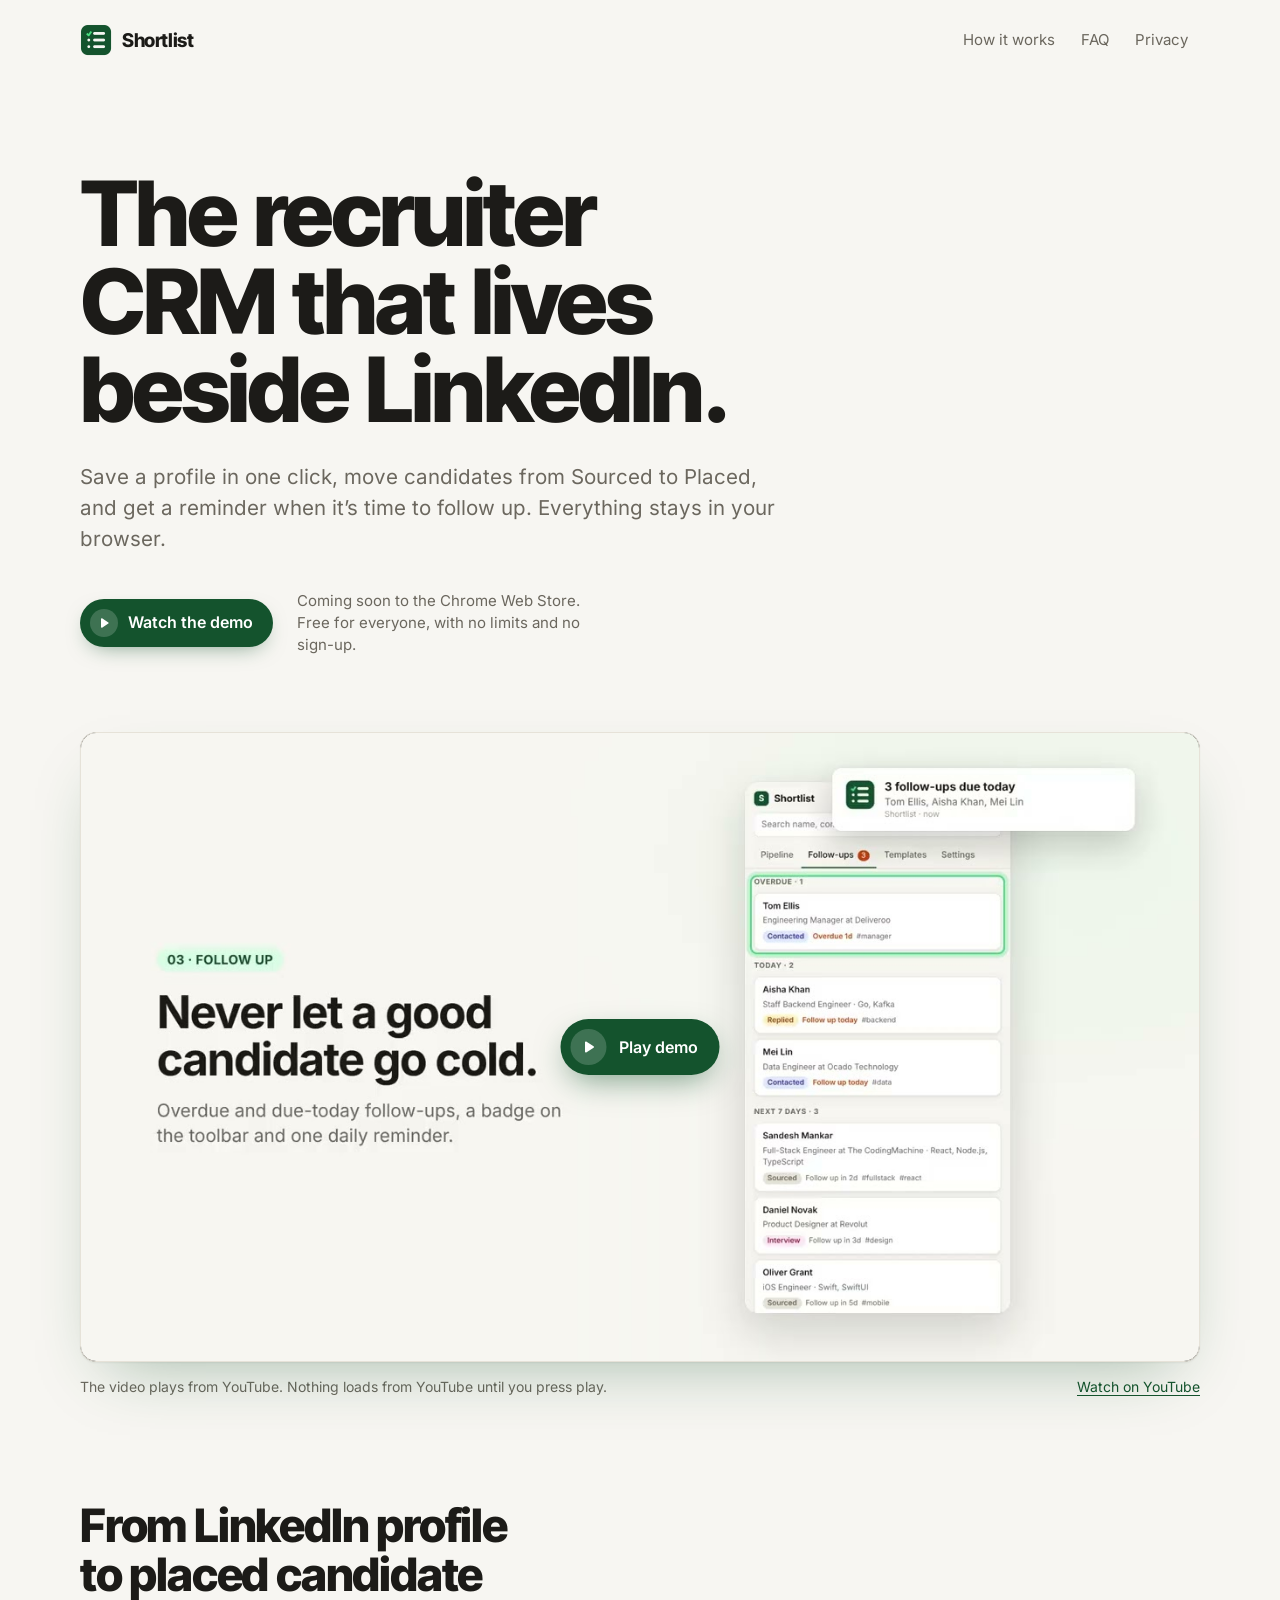
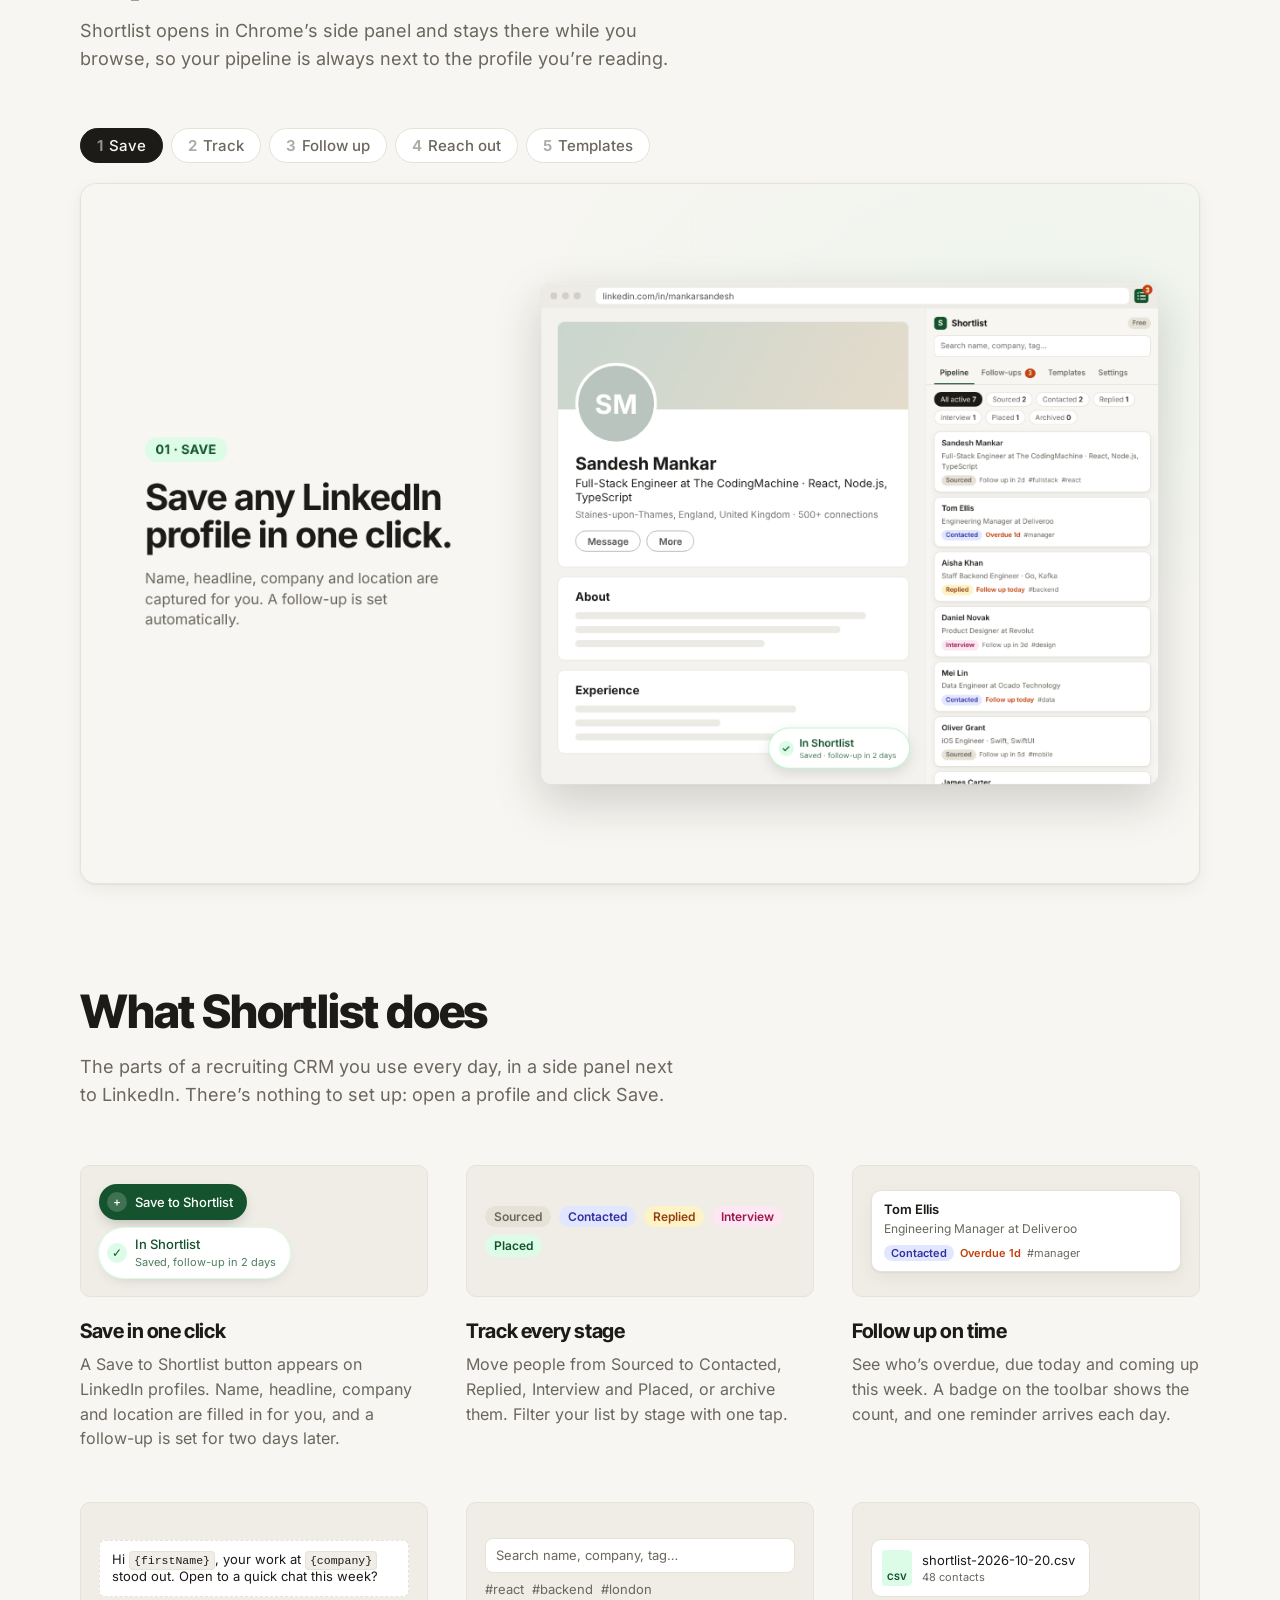
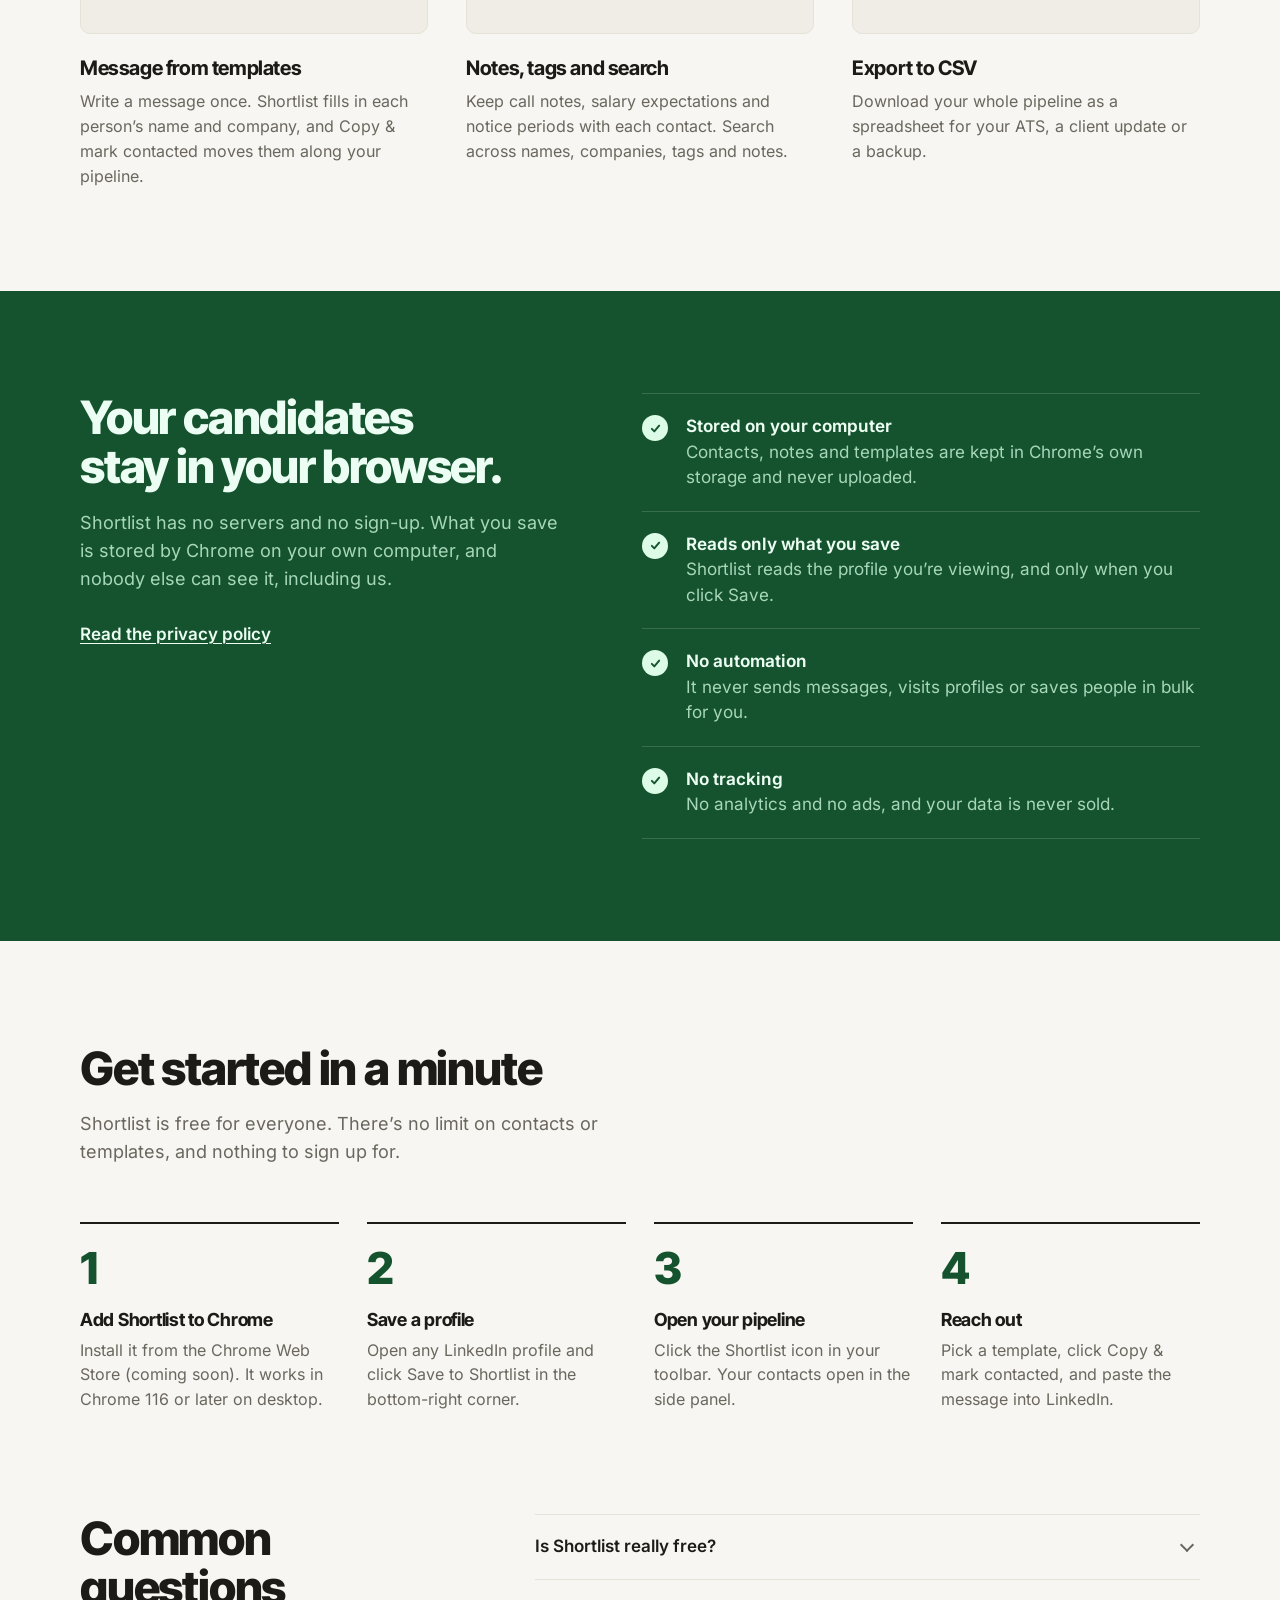
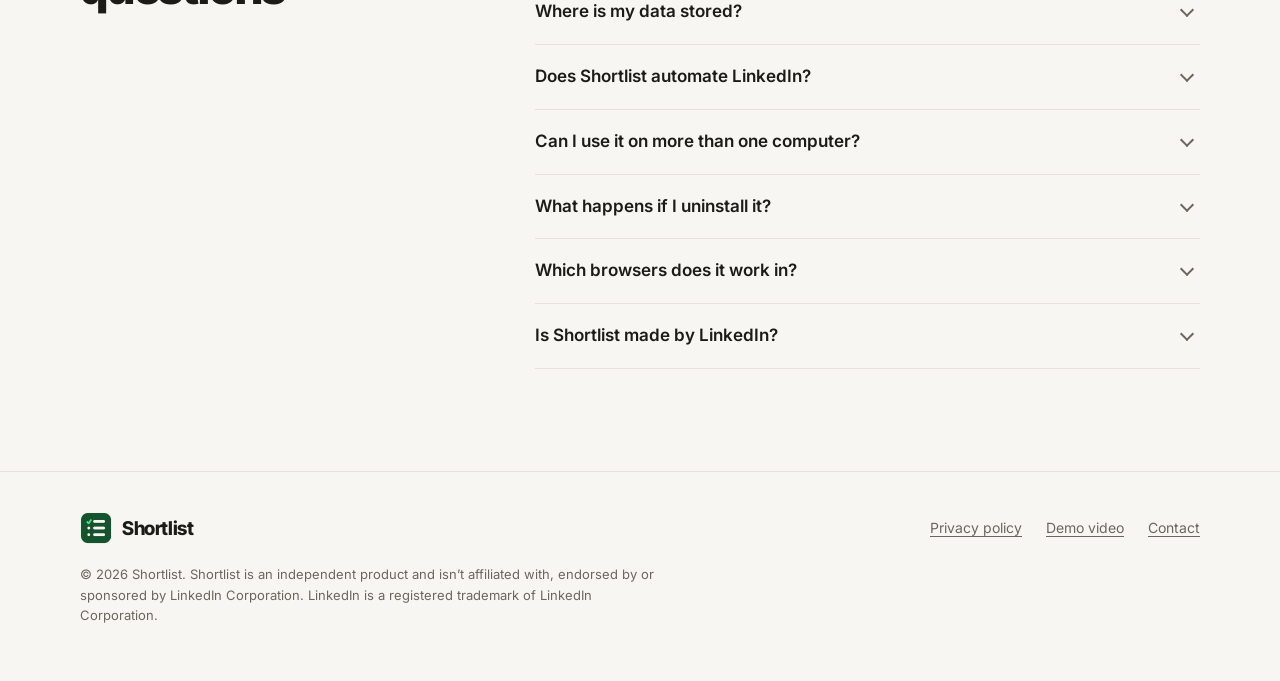
==== commit e13767e4: "Refactor store and sidepanel to remove Pro features and related UI elements - Removed Pro feature ch" ====
--- a/docs/index.html
+++ b/docs/index.html
@@ -4,7 +4,7 @@
   <meta charset="utf-8">
   <meta name="viewport" content="width=device-width, initial-scale=1">
   <title>Shortlist – Recruiter CRM for LinkedIn</title>
-  <meta name="description" content="Save LinkedIn profiles in one click, track candidates through your pipeline, and never miss a follow-up. A Chrome extension for recruiters and freelancers. Your data stays in your browser.">
+  <meta name="description" content="Save LinkedIn profiles in one click, track candidates through your pipeline, and never miss a follow-up. A free Chrome extension for recruiters and freelancers. Your data stays in your browser.">
   <link rel="canonical" href="https://mankarsandesh.github.io/shortlist/">
   <link rel="icon" type="image/png" sizes="32x32" href="assets/favicon-32.png">
   <link rel="apple-touch-icon" href="assets/icon-128.png">
@@ -14,7 +14,7 @@
   <meta property="og:type" content="website">
   <meta property="og:site_name" content="Shortlist">
   <meta property="og:title" content="Shortlist – Recruiter CRM for LinkedIn">
-  <meta property="og:description" content="Save LinkedIn profiles in one click, track candidates through your pipeline, and never miss a follow-up.">
+  <meta property="og:description" content="Save LinkedIn profiles in one click, track candidates through your pipeline, and never miss a follow-up. Free for everyone.">
   <meta property="og:url" content="https://mankarsandesh.github.io/shortlist/">
   <meta property="og:image" content="https://mankarsandesh.github.io/shortlist/assets/social-card.png">
   <meta property="og:image:width" content="1400">
@@ -35,7 +35,6 @@
       </a>
       <nav class="site-nav" aria-label="Main">
         <a class="nav-wide" href="#tour">How it works</a>
-        <a class="nav-wide" href="#pricing">Pricing</a>
         <a href="#faq">FAQ</a>
         <a href="privacy">Privacy</a>
       </nav>
@@ -54,7 +53,7 @@
           </a>
           <!-- When the Chrome Web Store listing is live, replace this note with:
                <a class="btn btn-primary" href="YOUR_CHROME_WEB_STORE_URL">Add to Chrome</a> -->
-          <p class="store-note">Coming soon to the Chrome Web Store. Free to start, no sign-up needed.</p>
+          <p class="store-note">Coming soon to the Chrome Web Store. Free for everyone, with no limits and no sign-up.</p>
         </div>
 
         <div class="demo" id="demo">
@@ -166,7 +165,7 @@
               <div class="mock-text">Hi <code>{firstName}</code>, your work at <code>{company}</code> stood out. Open to a quick chat this week?</div>
             </div>
             <h3>Message from templates</h3>
-            <p>Write a message once. Shortlist fills in each person’s name and company, and Copy &amp; mark contacted moves them along your pipeline. Free includes 3 templates.</p>
+            <p>Write a message once. Shortlist fills in each person’s name and company, and Copy &amp; mark contacted moves them along your pipeline.</p>
           </li>
           <li class="feature">
             <div class="specimen" aria-hidden="true">
@@ -180,7 +179,7 @@
             <div class="specimen" aria-hidden="true">
               <span class="mock-file"><span class="file-icon">CSV</span><span>shortlist-2026-10-20.csv<small>48 contacts</small></span></span>
             </div>
-            <h3>Export to CSV <span class="pro-tag">Pro</span></h3>
+            <h3>Export to CSV</h3>
             <p>Download your whole pipeline as a spreadsheet for your ATS, a client update or a backup.</p>
           </li>
         </ul>
@@ -215,70 +214,11 @@
       </div>
     </section>
 
-    <section class="section" id="pricing" aria-labelledby="pricing-title">
-      <div class="wrap">
-        <div class="section-head">
-          <h2 id="pricing-title">Start free. Go Pro when your shortlist grows.</h2>
-          <p>The free plan has everything you need to try Shortlist properly. Pro removes the limits and adds CSV export.</p>
-        </div>
-
-        <div class="table-frame">
-          <table class="plans">
-            <caption class="sr-only">Free and Pro plans compared</caption>
-            <thead>
-              <tr>
-                <th scope="col"><span class="sr-only">Feature</span></th>
-                <th scope="col" class="plan">Free<small>To get started</small></th>
-                <th scope="col" class="plan plan-pro">Pro<small>For busy pipelines</small></th>
-              </tr>
-            </thead>
-            <tbody>
-              <tr>
-                <th scope="row">Save to Shortlist button on LinkedIn profiles</th>
-                <td class="plan"><span class="yes"><svg viewBox="0 0 16 16" fill="none" stroke="currentColor" stroke-width="2.2" stroke-linecap="round" stroke-linejoin="round" aria-hidden="true"><path d="M3.5 8.5l3 3 6-7"/></svg><span class="sr-only">Included</span></span></td>
-                <td class="plan plan-pro"><span class="yes"><svg viewBox="0 0 16 16" fill="none" stroke="currentColor" stroke-width="2.2" stroke-linecap="round" stroke-linejoin="round" aria-hidden="true"><path d="M3.5 8.5l3 3 6-7"/></svg><span class="sr-only">Included</span></span></td>
-              </tr>
-              <tr>
-                <th scope="row">Pipeline stages from Sourced to Placed</th>
-                <td class="plan"><span class="yes"><svg viewBox="0 0 16 16" fill="none" stroke="currentColor" stroke-width="2.2" stroke-linecap="round" stroke-linejoin="round" aria-hidden="true"><path d="M3.5 8.5l3 3 6-7"/></svg><span class="sr-only">Included</span></span></td>
-                <td class="plan plan-pro"><span class="yes"><svg viewBox="0 0 16 16" fill="none" stroke="currentColor" stroke-width="2.2" stroke-linecap="round" stroke-linejoin="round" aria-hidden="true"><path d="M3.5 8.5l3 3 6-7"/></svg><span class="sr-only">Included</span></span></td>
-              </tr>
-              <tr>
-                <th scope="row">Follow-up dates, toolbar badge and daily reminder</th>
-                <td class="plan"><span class="yes"><svg viewBox="0 0 16 16" fill="none" stroke="currentColor" stroke-width="2.2" stroke-linecap="round" stroke-linejoin="round" aria-hidden="true"><path d="M3.5 8.5l3 3 6-7"/></svg><span class="sr-only">Included</span></span></td>
-                <td class="plan plan-pro"><span class="yes"><svg viewBox="0 0 16 16" fill="none" stroke="currentColor" stroke-width="2.2" stroke-linecap="round" stroke-linejoin="round" aria-hidden="true"><path d="M3.5 8.5l3 3 6-7"/></svg><span class="sr-only">Included</span></span></td>
-              </tr>
-              <tr>
-                <th scope="row">Notes, tags and search</th>
-                <td class="plan"><span class="yes"><svg viewBox="0 0 16 16" fill="none" stroke="currentColor" stroke-width="2.2" stroke-linecap="round" stroke-linejoin="round" aria-hidden="true"><path d="M3.5 8.5l3 3 6-7"/></svg><span class="sr-only">Included</span></span></td>
-                <td class="plan plan-pro"><span class="yes"><svg viewBox="0 0 16 16" fill="none" stroke="currentColor" stroke-width="2.2" stroke-linecap="round" stroke-linejoin="round" aria-hidden="true"><path d="M3.5 8.5l3 3 6-7"/></svg><span class="sr-only">Included</span></span></td>
-              </tr>
-              <tr>
-                <th scope="row">Message templates with <code>{firstName}</code>, <code>{company}</code> and more</th>
-                <td class="plan">3</td>
-                <td class="plan plan-pro">Unlimited</td>
-              </tr>
-              <tr>
-                <th scope="row">Saved contacts</th>
-                <td class="plan">25</td>
-                <td class="plan plan-pro">Unlimited</td>
-              </tr>
-              <tr>
-                <th scope="row">CSV export</th>
-                <td class="plan"><span class="no" aria-hidden="true">–</span><span class="sr-only">Not included</span></td>
-                <td class="plan plan-pro"><span class="yes"><svg viewBox="0 0 16 16" fill="none" stroke="currentColor" stroke-width="2.2" stroke-linecap="round" stroke-linejoin="round" aria-hidden="true"><path d="M3.5 8.5l3 3 6-7"/></svg><span class="sr-only">Included</span></span></td>
-              </tr>
-            </tbody>
-          </table>
-        </div>
-        <p class="plans-note">Upgrade from Settings inside the extension. ExtensionPay and Stripe handle payment, so your card details never reach us. Already paid on another computer? Click Restore purchase in Settings.</p>
-      </div>
-    </section>
-
     <section class="section" id="start" aria-labelledby="start-title">
       <div class="wrap">
         <div class="section-head">
           <h2 id="start-title">Get started in a minute</h2>
+          <p>Shortlist is free for everyone. There’s no limit on contacts or templates, and nothing to sign up for.</p>
         </div>
         <ol class="steps">
           <li>
@@ -308,6 +248,10 @@
         </div>
         <div class="faq">
           <details>
+            <summary>Is Shortlist really free?</summary>
+            <p>Yes. Every feature is free for everyone, including unlimited contacts, unlimited templates and CSV export. There’s no account, no trial and nothing to pay.</p>
+          </details>
+          <details>
             <summary>Where is my data stored?</summary>
             <p>In your browser, using Chrome’s storage on your computer. Shortlist has no servers of its own, so your contacts, notes and templates never reach us.</p>
           </details>
@@ -317,11 +261,11 @@
           </details>
           <details>
             <summary>Can I use it on more than one computer?</summary>
-            <p>Your contacts are stored in one Chrome profile and don’t sync between computers. On Pro you can export a CSV at any time, and unlock Pro on another computer with Restore purchase in Settings.</p>
+            <p>Your contacts are stored in one Chrome profile and don’t sync between computers. To take them with you, export a CSV from Settings.</p>
           </details>
           <details>
             <summary>What happens if I uninstall it?</summary>
-            <p>Chrome deletes everything Shortlist stored. If you’re on Pro, export a CSV first to keep a copy.</p>
+            <p>Chrome deletes everything Shortlist stored. To keep a copy, export a CSV from Settings first.</p>
           </details>
           <details>
             <summary>Which browsers does it work in?</summary>
--- a/docs/styles.css
+++ b/docs/styles.css
@@ -277,11 +277,6 @@
   font: 700 1.25rem/1.25 "Inter Tight", sans-serif; letter-spacing: -.02em;
 }
 .feature p { margin: 0; color: var(--muted); font-size: 1rem; line-height: 1.55; }
-.pro-tag {
-  padding: 3px 8px; border-radius: 999px;
-  background: var(--soft); color: var(--soft-ink);
-  font: 650 .75rem/1 "Inter", sans-serif; letter-spacing: 0;
-}
 
 .specimen {
   display: flex; flex-wrap: wrap; align-items: center; align-content: center; gap: 8px;
@@ -374,29 +369,6 @@
 }
 .tick svg { width: 13px; height: 13px; }
 
-/* ---- Plans table --------------------------------------------------------- */
-.table-frame { overflow-x: auto; border: 1px solid var(--line); border-radius: var(--radius-l); background: var(--surface); }
-.plans { width: 100%; min-width: 480px; border-collapse: collapse; font-size: 1rem; }
-.plans th, .plans td { padding: 16px 20px; border-top: 1px solid var(--line); text-align: left; vertical-align: middle; }
-.plans thead th { border-top: 0; padding-block: 20px; font: 750 1.125rem/1.2 "Inter Tight", sans-serif; letter-spacing: -.015em; }
-.plans thead th small { display: block; margin-top: 4px; color: var(--muted); font: 400 .875rem/1.3 "Inter", sans-serif; letter-spacing: 0; }
-.plans tbody th { font-weight: 450; }
-.plans .plan { width: 22%; text-align: center; }
-.plans .plan-pro { background: color-mix(in srgb, var(--soft) 55%, transparent); }
-.plans thead .plan-pro { background: var(--soft); color: var(--soft-ink); }
-.plans thead .plan-pro small { color: var(--soft-ink); opacity: .8; }
-.yes { color: var(--brand-text); }
-.yes svg { width: 18px; height: 18px; display: inline-block; vertical-align: middle; }
-.no { color: var(--muted); }
-.plans-note { margin: 18px 0 0; max-width: 70ch; color: var(--muted); font-size: .9375rem; }
-@media (max-width: 600px) {
-  .plans { min-width: 0; font-size: .9375rem; }
-  .plans th, .plans td { padding: 12px 10px; }
-  .plans tbody th { padding-left: 14px; }
-  .plans .plan { width: 25%; }
-  .plans thead th small { display: none; }
-}
-
 /* ---- Getting started ----------------------------------------------------- */
 .steps {
   display: grid; grid-template-columns: repeat(4, minmax(0, 1fr)); gap: 28px;
